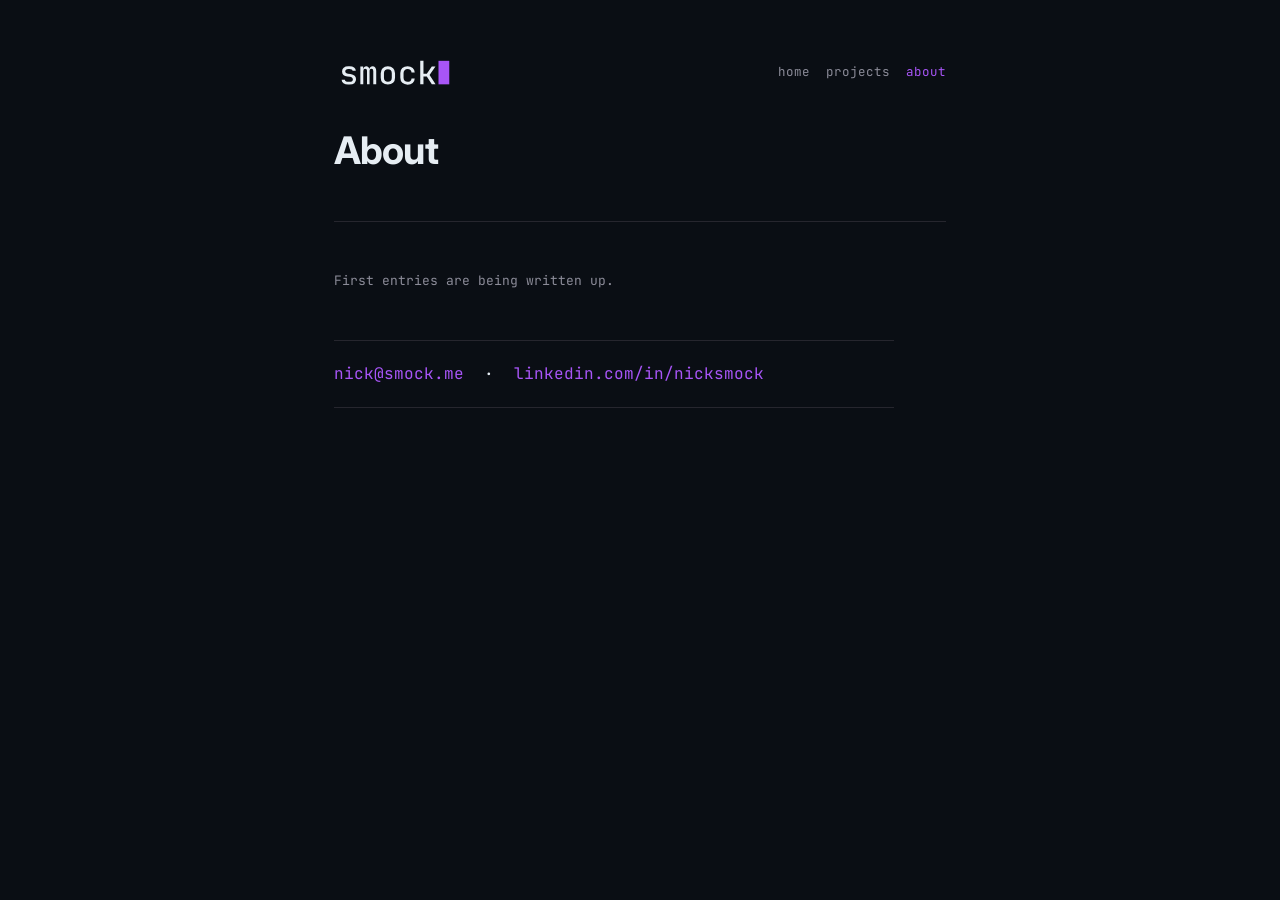
==== about/index.html @ 002b2b93 "Add about page skeleton Generated with [Devin](https://devin.ai)  Co-Authored-By: Devin <158243242+d" ====
<!DOCTYPE html>
<html lang="en">
<head>
<meta charset="utf-8">
<meta name="viewport" content="width=device-width, initial-scale=1">
<title>About · Nick Smock</title>
<meta name="description" content="About Nick Smock.">
<!-- Remove noindex once real content is published -->
<meta name="robots" content="noindex">
<link rel="canonical" href="https://smock.dev/about/">
<link rel="preconnect" href="https://fonts.googleapis.com">
<link rel="preconnect" href="https://fonts.gstatic.com" crossorigin>
<link href="https://fonts.googleapis.com/css2?family=Inter:wght@400;500;600;700&family=JetBrains+Mono:wght@400;500&display=swap" rel="stylesheet">
<link rel="icon" href="/favicon.ico" type="image/x-icon"/>
<link rel="shortcut icon" href="/favicon.ico" type="image/x-icon"/>
<link rel="stylesheet" href="/styles.css">
</head>
<body>
<main class="wrap">

  <div class="top">
    <p class="mark"><a href="/"><img src="/smock-wordmark-animated.svg" alt="smock, home"></a></p>
    <nav class="nav" aria-label="Site">
      <a href="/">home</a>
      <a href="/projects/">projects</a>
      <a href="/about/" aria-current="page">about</a>
    </nav>
  </div>

  <header class="stagger">
    <h1>About</h1>
  </header>

  <hr class="rule">

  <section class="stagger">
    <p class="quiet">First entries are being written up.</p>
  </section>

  <footer>
    <p class="contact"><a href="mailto:nick@smock.me">nick@smock.me</a> &nbsp;·&nbsp; <a href="https://www.linkedin.com/in/nicksmock">linkedin.com/in/nicksmock</a></p>
  </footer>

</main>
</body>
</html>
---- styles.css ----
:root{
    --bg:#0A0E14;
    --surface:#161B22;
    --line:#26262E;
    --text:#E6EDF3;
    --muted:#8C8C99;
    --accent:#A855F7;
    --sans:'Inter',ui-sans-serif,system-ui,-apple-system,'Segoe UI',sans-serif;
    --mono:'JetBrains Mono',ui-monospace,SFMono-Regular,Menlo,monospace;
  }
  *{box-sizing:border-box}
  html{-webkit-text-size-adjust:100%}
  body{
    margin:0;background:var(--bg);color:var(--text);
    font-family:var(--sans);font-size:16px;line-height:1.65;
    -webkit-font-smoothing:antialiased;
  }
  .wrap{max-width:660px;margin:0 auto;padding:56px 24px 96px}

  /* ---- masthead ---- */
  .mark{margin:0 0 40px}
  .mark img{display:block;width:120px;height:auto;max-width:100%}
  h1{
    font-size:clamp(28px,6vw,38px);line-height:1.15;letter-spacing:-.022em;
    font-weight:700;margin:0 0 14px;
  }
  h1 br{display:none}
  @media (min-width:520px){h1 br{display:inline}}
  .standfirst{color:var(--muted);font-size:17px;margin:0;max-width:52ch}

  /* ---- nav ---- */
  .top{display:flex;align-items:center;justify-content:space-between;gap:16px;margin:0 0 40px}
  .top .mark{margin:0}
  .top .mark a{border:0;display:block}
  .nav{font-family:var(--mono);font-size:12.5px;display:flex;gap:16px}
  .nav a{color:var(--muted)}
  .nav a:hover,.nav a[aria-current="page"]{color:var(--accent)}
  .quiet{color:var(--muted);font-family:var(--mono);font-size:13px;margin:0 0 48px}

  .rule{height:1px;background:var(--line);border:0;margin:48px 0}

  /* ---- sections ---- */
  h2{font-size:21px;line-height:1.3;letter-spacing:-.012em;font-weight:600;margin:0 0 20px}
  .field{display:grid;grid-template-columns:96px 1fr;gap:18px;margin:0 0 16px}
  .field dt{
    font-family:var(--mono);font-size:11.5px;letter-spacing:.08em;text-transform:uppercase;
    color:var(--muted);padding-top:5px;
  }
  .field dd{margin:0}
  @media (max-width:560px){
    .field{grid-template-columns:1fr;gap:4px}
    .field dt{padding-top:0}
  }

  /* ---- scope list ---- */
  .scope{font-family:var(--mono);margin:26px 0 0}
  .scope > div{
    display:flex;justify-content:space-between;align-items:baseline;gap:16px;
    padding:9px 0;border-top:1px solid var(--line);
  }
  .scope > div:last-child{border-bottom:1px solid var(--line)}
  .scope dt{font-size:11.5px;letter-spacing:.08em;text-transform:uppercase;color:var(--muted)}
  .scope dd{margin:0;font-size:13.5px;text-align:right}
  .scopenote{color:var(--muted);font-size:13px;margin:14px 0 0}

  /* ---- signature: the reconciliation block ---- */
  .recon{
    font-family:var(--mono);font-size:12.5px;line-height:2;
    background:var(--surface);border:1px solid var(--line);border-radius:6px;
    padding:18px 20px;margin:26px 0 0;overflow-x:auto;
  }
  .recon .head{color:var(--muted);letter-spacing:.1em;font-size:10.5px;text-transform:uppercase}
  .recon .row{display:grid;grid-template-columns:1fr 34px 1fr;align-items:center;white-space:nowrap}
  .recon .op{text-align:center;color:var(--muted)}
  .recon .miss{color:var(--accent)}
  .recon .miss .op{color:var(--accent)}
  .recon .gone{color:var(--muted);font-style:italic}
  .recon .note{
    color:var(--muted);font-size:11px;line-height:1.6;letter-spacing:.02em;
    border-top:1px solid var(--line);margin-top:12px;padding-top:12px;white-space:normal;
  }

  /* ---- close ---- */
  .close p{max-width:56ch}
  .contact{
    font-family:var(--mono);font-size:16px;margin:0;max-width:56ch;
    padding:20px 0;border-top:1px solid var(--line);border-bottom:1px solid var(--line);
  }
  a{color:var(--accent);text-decoration:none;border-bottom:1px solid transparent}
  a:hover{border-bottom-color:var(--accent)}
  a:focus-visible{outline:2px solid var(--accent);outline-offset:3px;border-radius:2px}

  /* ---- load ---- */
  .stagger{opacity:0;transform:translateY(8px);animation:rise .5s cubic-bezier(.2,.6,.3,1) forwards}
  .stagger:nth-of-type(2){animation-delay:.06s}
  .stagger:nth-of-type(3){animation-delay:.12s}
  .stagger:nth-of-type(4){animation-delay:.18s}
  .stagger:nth-of-type(5){animation-delay:.24s}
  @keyframes rise{to{opacity:1;transform:none}}
  @media (prefers-reduced-motion:reduce){
    .stagger{animation:none;opacity:1;transform:none}
  }
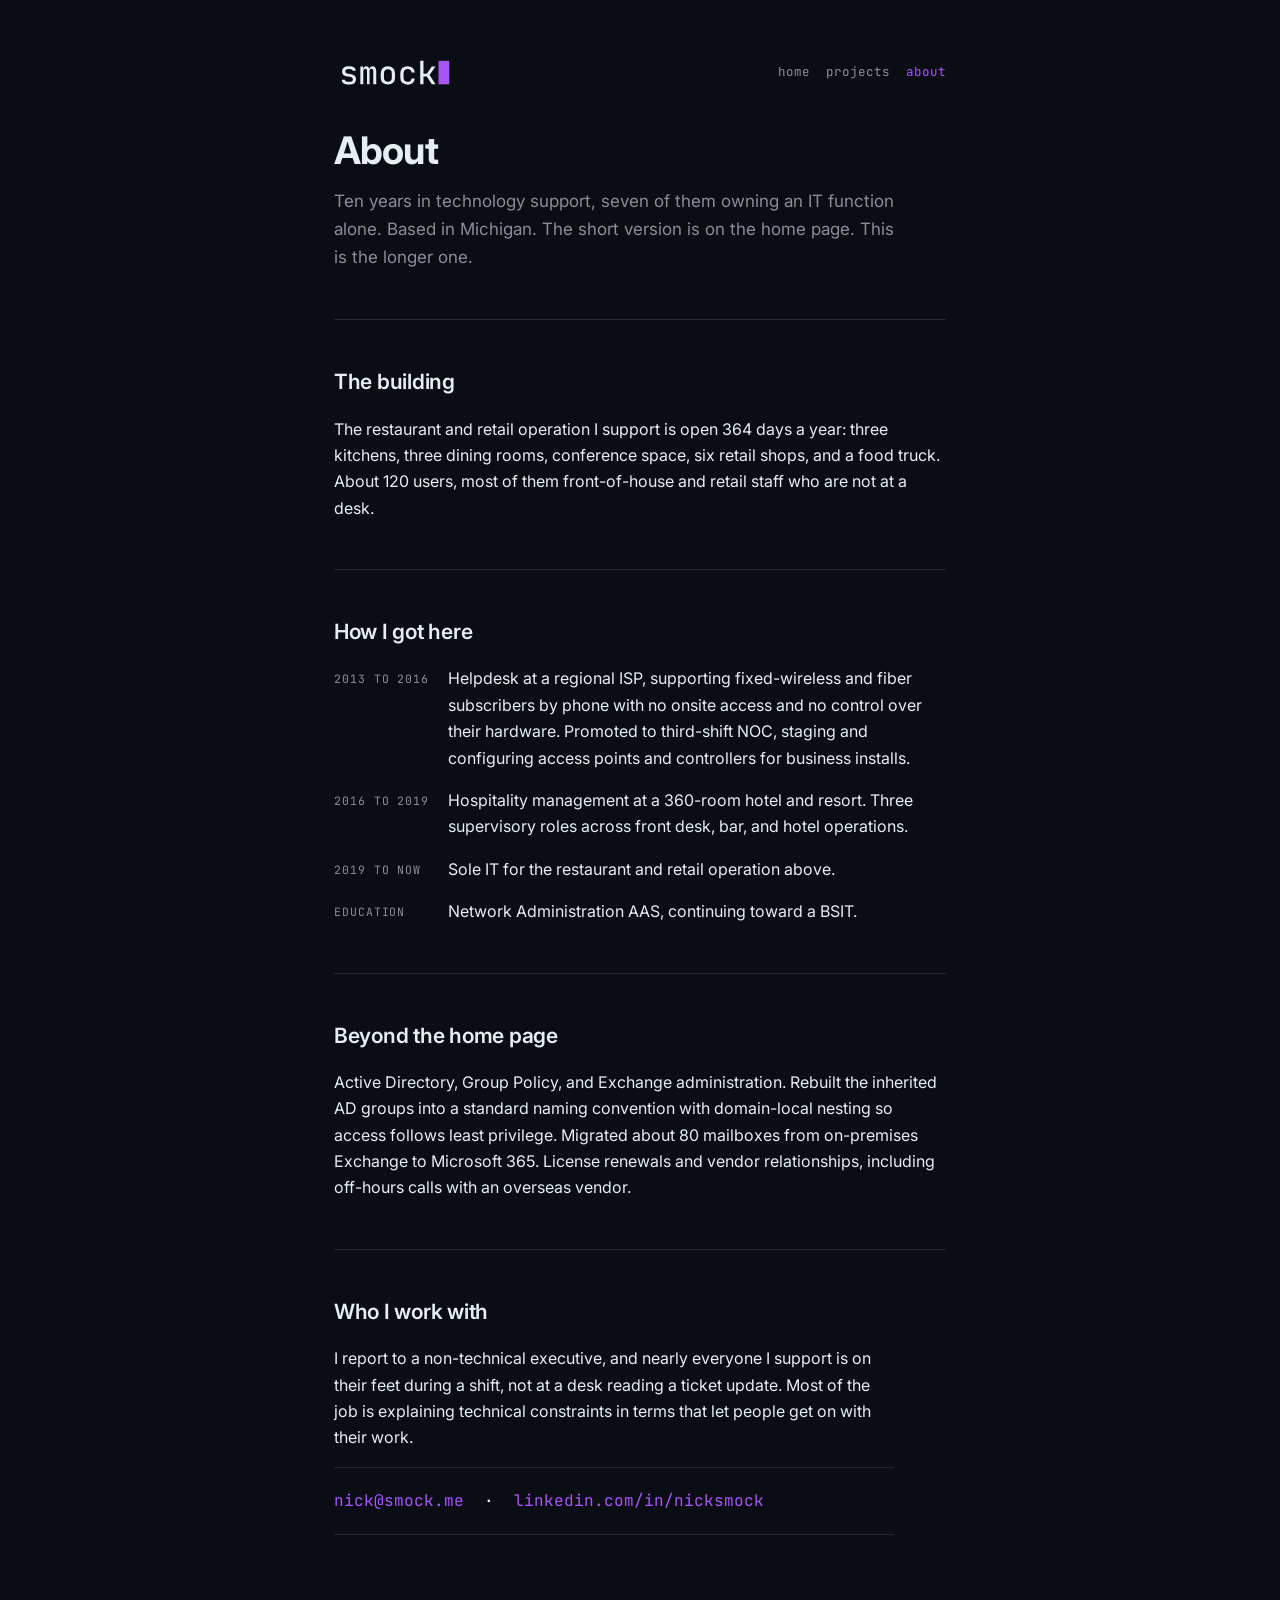
==== commit 5a085812: "Add about page content Generated with [Devin](https://devin.ai)  Co-Authored-By: Devin <158243242+de" ====
--- a/about/index.html
+++ b/about/index.html
@@ -5,8 +5,6 @@
 <meta name="viewport" content="width=device-width, initial-scale=1">
 <title>About · Nick Smock</title>
 <meta name="description" content="About Nick Smock.">
-<!-- Remove noindex once real content is published -->
-<meta name="robots" content="noindex">
 <link rel="canonical" href="https://smock.dev/about/">
 <link rel="preconnect" href="https://fonts.googleapis.com">
 <link rel="preconnect" href="https://fonts.gstatic.com" crossorigin>
@@ -29,12 +27,62 @@
 
   <header class="stagger">
     <h1>About</h1>
+    <p class="standfirst">Ten years in technology support, seven of them owning an IT function
+    alone. Based in Michigan. The short version is on the home page. This is the longer one.</p>
   </header>
 
   <hr class="rule">
 
   <section class="stagger">
-    <p class="quiet">First entries are being written up.</p>
+    <h2>The building</h2>
+    <p>The restaurant and retail operation I support is open 364 days a year: three kitchens,
+    three dining rooms, conference space, six retail shops, and a food truck. About 120 users,
+    most of them front-of-house and retail staff who are not at a desk.</p>
+  </section>
+
+  <hr class="rule">
+
+  <section class="stagger">
+    <h2>How I got here</h2>
+
+    <dl class="field">
+      <dt>2013 to 2016</dt>
+      <dd>Helpdesk at a regional ISP, supporting fixed-wireless and fiber subscribers by phone
+      with no onsite access and no control over their hardware. Promoted to third-shift NOC,
+      staging and configuring access points and controllers for business installs.</dd>
+    </dl>
+    <dl class="field">
+      <dt>2016 to 2019</dt>
+      <dd>Hospitality management at a 360-room hotel and resort. Three supervisory roles across
+      front desk, bar, and hotel operations.</dd>
+    </dl>
+    <dl class="field">
+      <dt>2019 to now</dt>
+      <dd>Sole IT for the restaurant and retail operation above.</dd>
+    </dl>
+    <dl class="field">
+      <dt>Education</dt>
+      <dd>Network Administration AAS, continuing toward a BSIT.</dd>
+    </dl>
+  </section>
+
+  <hr class="rule">
+
+  <section class="stagger">
+    <h2>Beyond the home page</h2>
+    <p>Active Directory, Group Policy, and Exchange administration. Rebuilt the inherited AD
+    groups into a standard naming convention with domain-local nesting so access follows least
+    privilege. Migrated about 80 mailboxes from on-premises Exchange to Microsoft 365. License
+    renewals and vendor relationships, including off-hours calls with an overseas vendor.</p>
+  </section>
+
+  <hr class="rule">
+
+  <section class="close">
+    <h2>Who I work with</h2>
+    <p>I report to a non-technical executive, and nearly everyone I support is on their feet
+    during a shift, not at a desk reading a ticket update. Most of the job is explaining
+    technical constraints in terms that let people get on with their work.</p>
   </section>
 
   <footer>
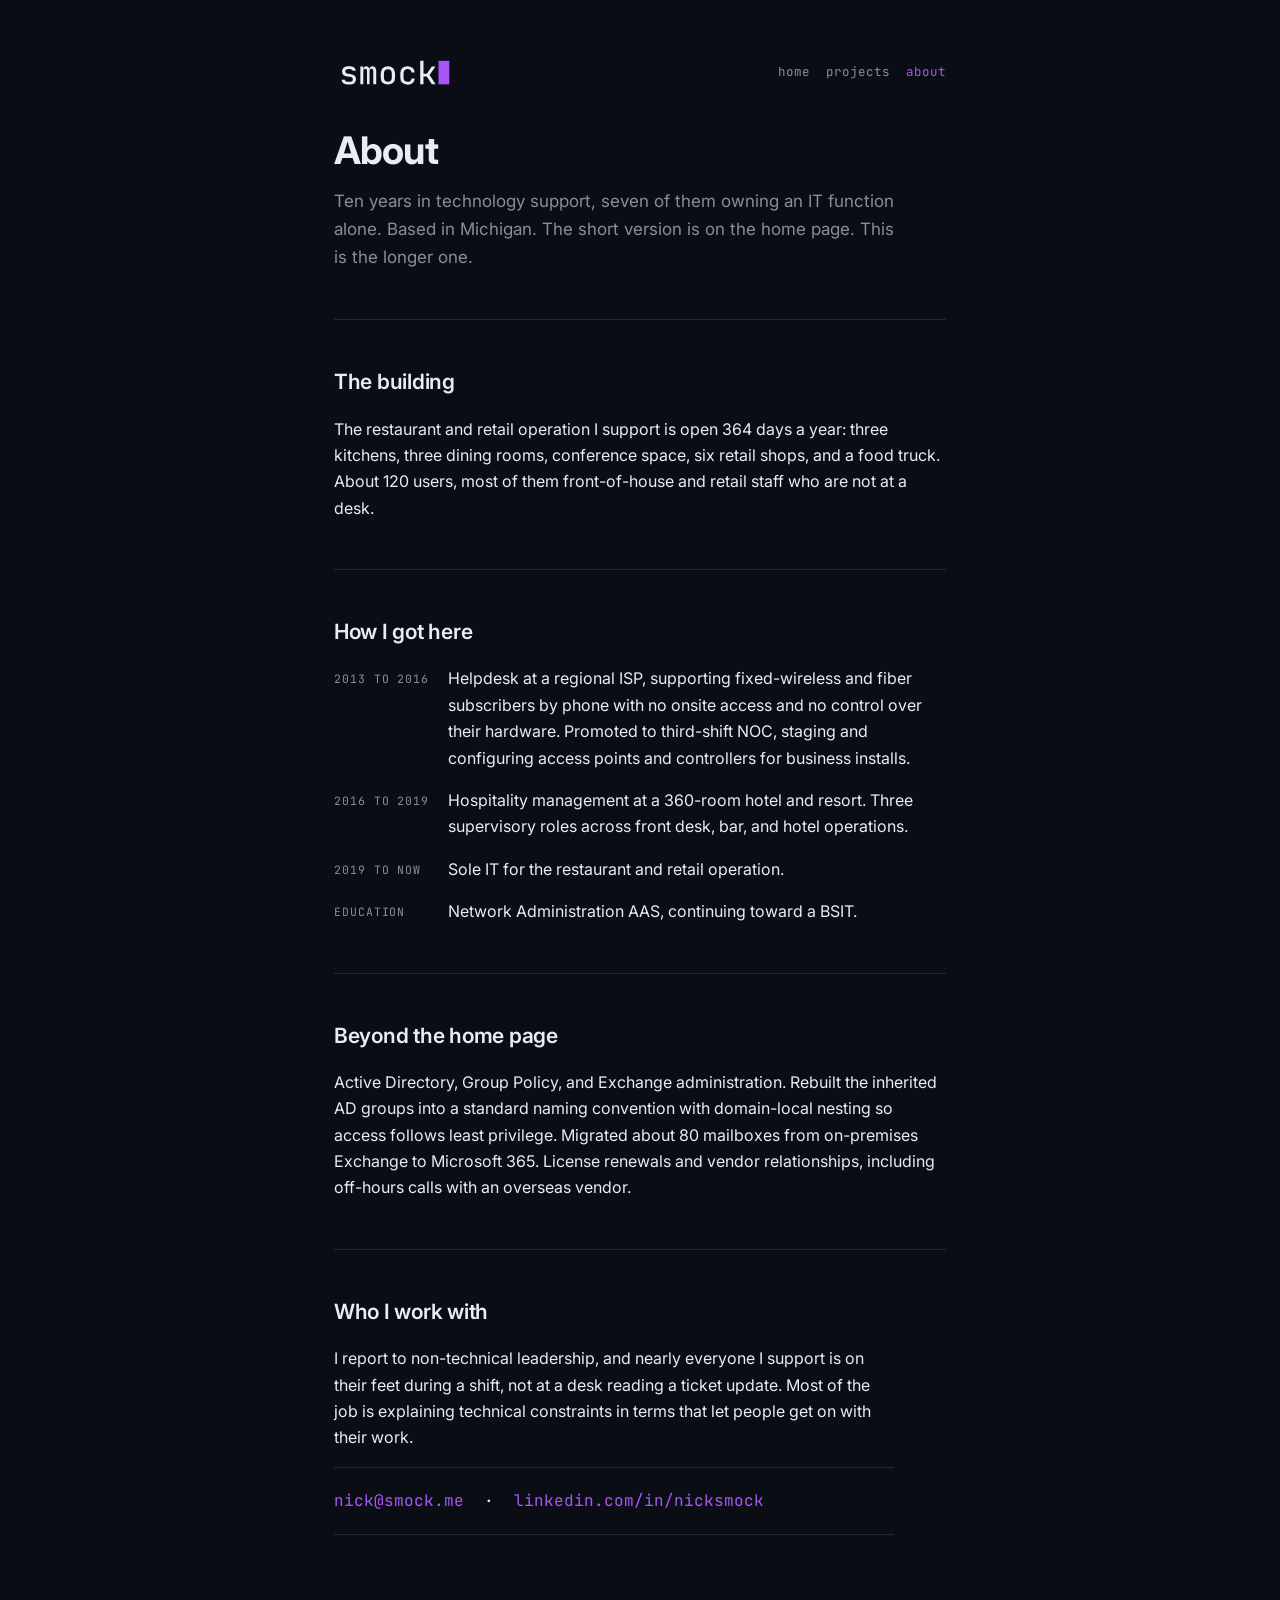
==== commit 03fd5146: "Tighten about page wording Generated with [Devin](https://devin.ai)  Co-Authored-By: Devin <15824324" ====
--- a/about/index.html
+++ b/about/index.html
@@ -58,7 +58,7 @@
     </dl>
     <dl class="field">
       <dt>2019 to now</dt>
-      <dd>Sole IT for the restaurant and retail operation above.</dd>
+      <dd>Sole IT for the restaurant and retail operation.</dd>
     </dl>
     <dl class="field">
       <dt>Education</dt>
@@ -80,7 +80,7 @@
 
   <section class="close">
     <h2>Who I work with</h2>
-    <p>I report to a non-technical executive, and nearly everyone I support is on their feet
+    <p>I report to non-technical leadership, and nearly everyone I support is on their feet
     during a shift, not at a desk reading a ticket update. Most of the job is explaining
     technical constraints in terms that let people get on with their work.</p>
   </section>
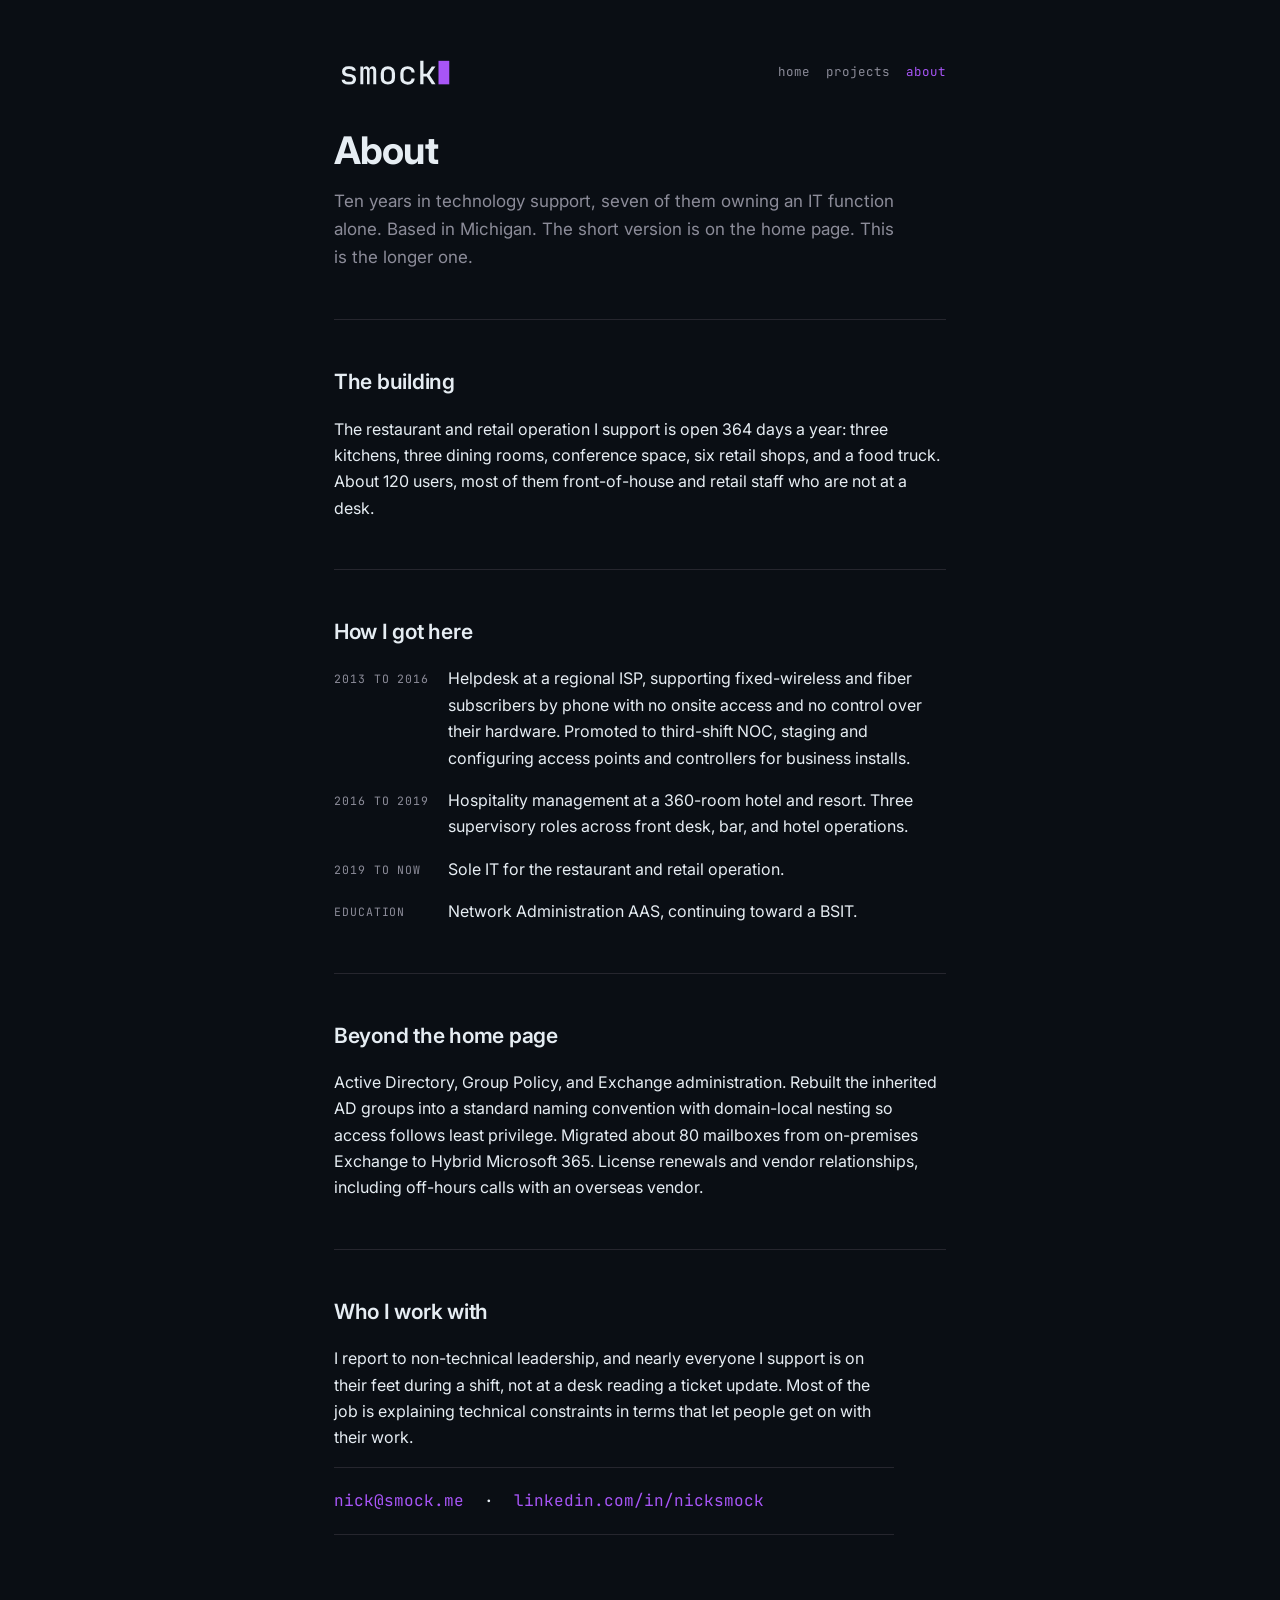
==== commit 64941913: "about page wording" ====
--- a/about/index.html
+++ b/about/index.html
@@ -72,7 +72,7 @@
     <h2>Beyond the home page</h2>
     <p>Active Directory, Group Policy, and Exchange administration. Rebuilt the inherited AD
     groups into a standard naming convention with domain-local nesting so access follows least
-    privilege. Migrated about 80 mailboxes from on-premises Exchange to Microsoft 365. License
+    privilege. Migrated about 80 mailboxes from on-premises Exchange to Hybrid Microsoft 365. License
     renewals and vendor relationships, including off-hours calls with an overseas vendor.</p>
   </section>
 
